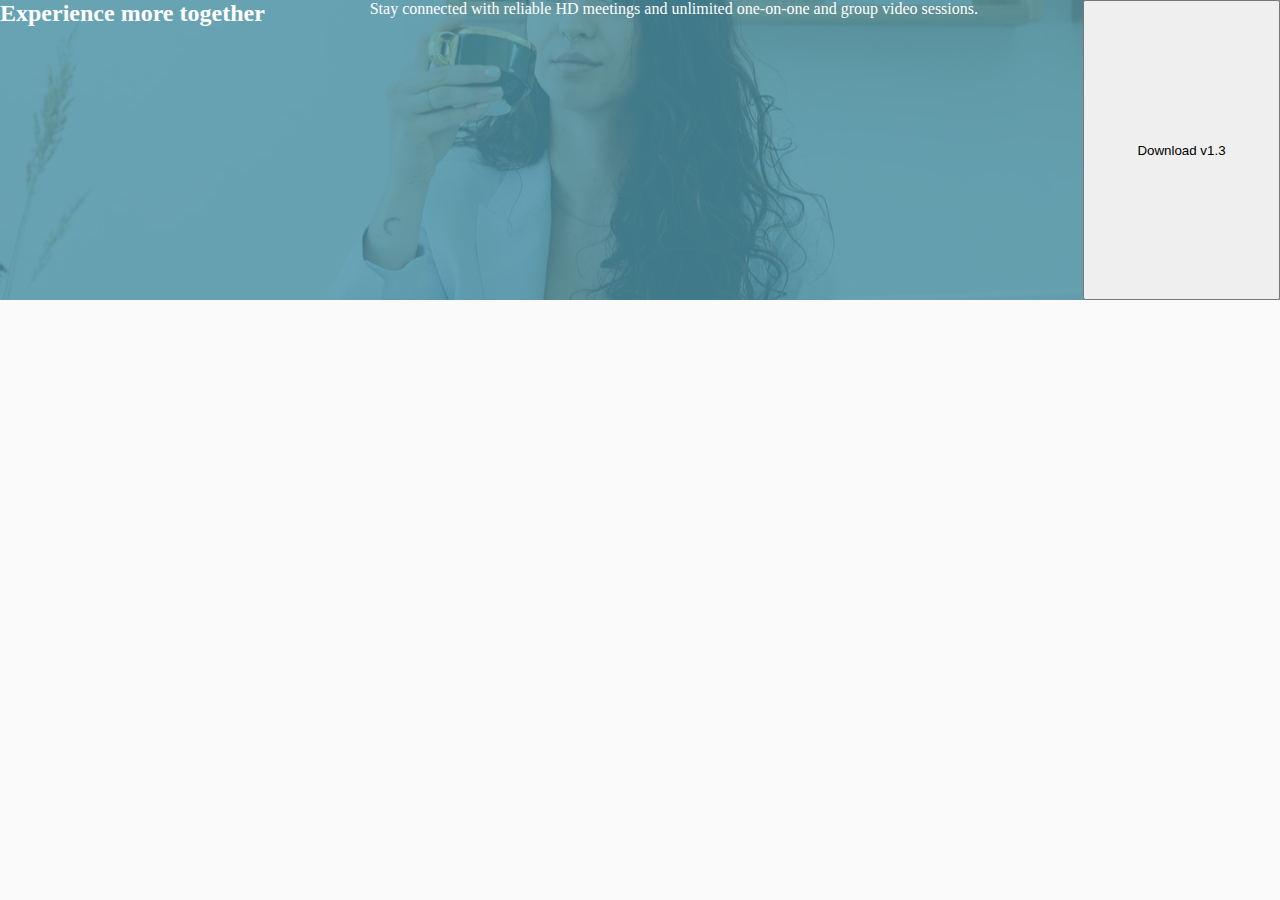
==== meet.html @ f7df859f "working on footer" ====
<!DOCTYPE html>
<html lang="en">
<head>
    <meta charset="UTF-8">
    <meta http-equiv="X-UA-Compatible" content="IE=edge">
    <meta name="viewport" content="width=device-width, initial-scale=1.0">
    <title>Meet :: Group Chat</title>
    <link rel="stylesheet" href="css/meet.css">
</head>
<body>
    
    <footer>
        <div class="footer-body">
            <h2>Experience more together</h2>
            <p>Stay connected with reliable HD meetings and unlimited one-on-one and group video sessions.</p>
            <button>Download v1.3</button>
        </div>
    </footer>
</body>
</html>
---- css/meet.css ----
@import url('https://fonts.googleapis.com/css2?family=Red+Hat+Display:wght@400;500;900&display=swap');
@import url('https://fonts.googleapis.com/css2?family=Spartan:wght@400;500;900&display=swap');

*, *::after, *::before{
    padding: 0;
    box-sizing: border-box;
    margin: 0;
}
:root{
    --primary: #4D96A9;
    --primary-50: #4D96A9cc;
    --primary-one: #8FE3F9;
    --secondary: #855FB1;
    --secondary-one: #D9B8FF;
    --dark: #28283D;
    --dark-one: #87879D;
    --light: #FAFAFA;
}

body{
    background-color: var(--light);
    font-family: 'Red Hart Display';
}

footer{
    min-height: 300px;
    background-image: url('../images/meet/footer_img.jpg');
    background-position: center;
    background-size: cover;
    color: white;
}
.footer-body{
    background-color: var(--primary-50);
    min-height: 300px;
    display: grid;
    grid-template-columns: repeat(3, auto);
}

.footer-body h2{

}
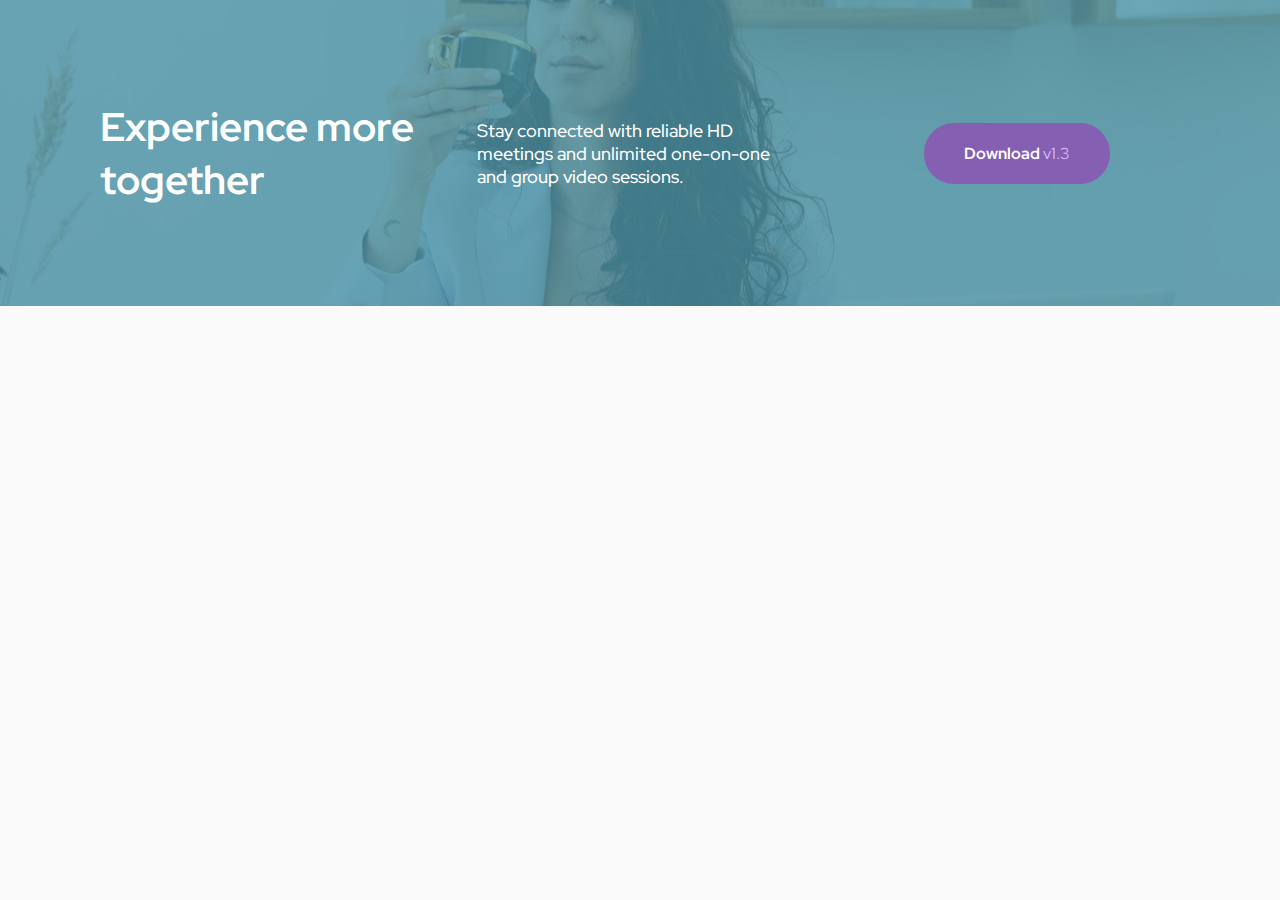
==== commit 6bf3e192: "fixed footer on desktop" ====
--- a/meet.html
+++ b/meet.html
@@ -11,9 +11,9 @@
     
     <footer>
         <div class="footer-body">
-            <h2>Experience more together</h2>
+            <h2>Experience more <br>together</h2>
             <p>Stay connected with reliable HD meetings and unlimited one-on-one and group video sessions.</p>
-            <button>Download v1.3</button>
+            <div><a href="javascript:;" class="btn-secondary">Download <span>v1.3</span></a></div>
         </div>
     </footer>
 </body>
--- a/css/meet.css
+++ b/css/meet.css
@@ -1,5 +1,5 @@
 @import url('https://fonts.googleapis.com/css2?family=Red+Hat+Display:wght@400;500;900&display=swap');
-@import url('https://fonts.googleapis.com/css2?family=Spartan:wght@400;500;900&display=swap');
+
 
 *, *::after, *::before{
     padding: 0;
@@ -15,11 +15,12 @@
     --dark: #28283D;
     --dark-one: #87879D;
     --light: #FAFAFA;
+    --timeframe: 0.4s ease all
 }
 
 body{
     background-color: var(--light);
-    font-family: 'Red Hart Display';
+    font-family: 'Red Hat Display' ,'Gill Sans', 'Gill Sans MT', Calibri, 'Trebuchet MS', sans-serif;
 }
 
 footer{
@@ -33,9 +34,40 @@
     background-color: var(--primary-50);
     min-height: 300px;
     display: grid;
-    grid-template-columns: repeat(3, auto);
+    grid-template-columns: repeat(3, minmax(200px, 350px));
+    grid-gap: 50px;
+    padding: 100px;
+    align-items: center;
+    justify-content: center;
 }
 
 .footer-body h2{
-
+    font-size: 40px;
+}
+.footer-body p{
+    font-size: 18px;
+    font-weight: 500;
+}
+.btn-secondary{
+    padding: 20px 40px;
+    background-color: var(--secondary);
+    text-decoration: none;
+    color: white;
+    display: inline-block;
+    border-radius: 30px;
+    transition: var(--timeframe);
+    font-weight: bold;
+}
+.btn-secondary > span{
+    font-weight: normal;
+    color: var(--secondary-one);
+    transition: var(--timeframe);
+}
+.btn-secondary:hover, .btn-secondary:hover > span{
+    background-color: var(--secondary-one);
+    color: var(--dark);
+}
+.footer-body div{
+    display: flex;
+    justify-content: center;
 }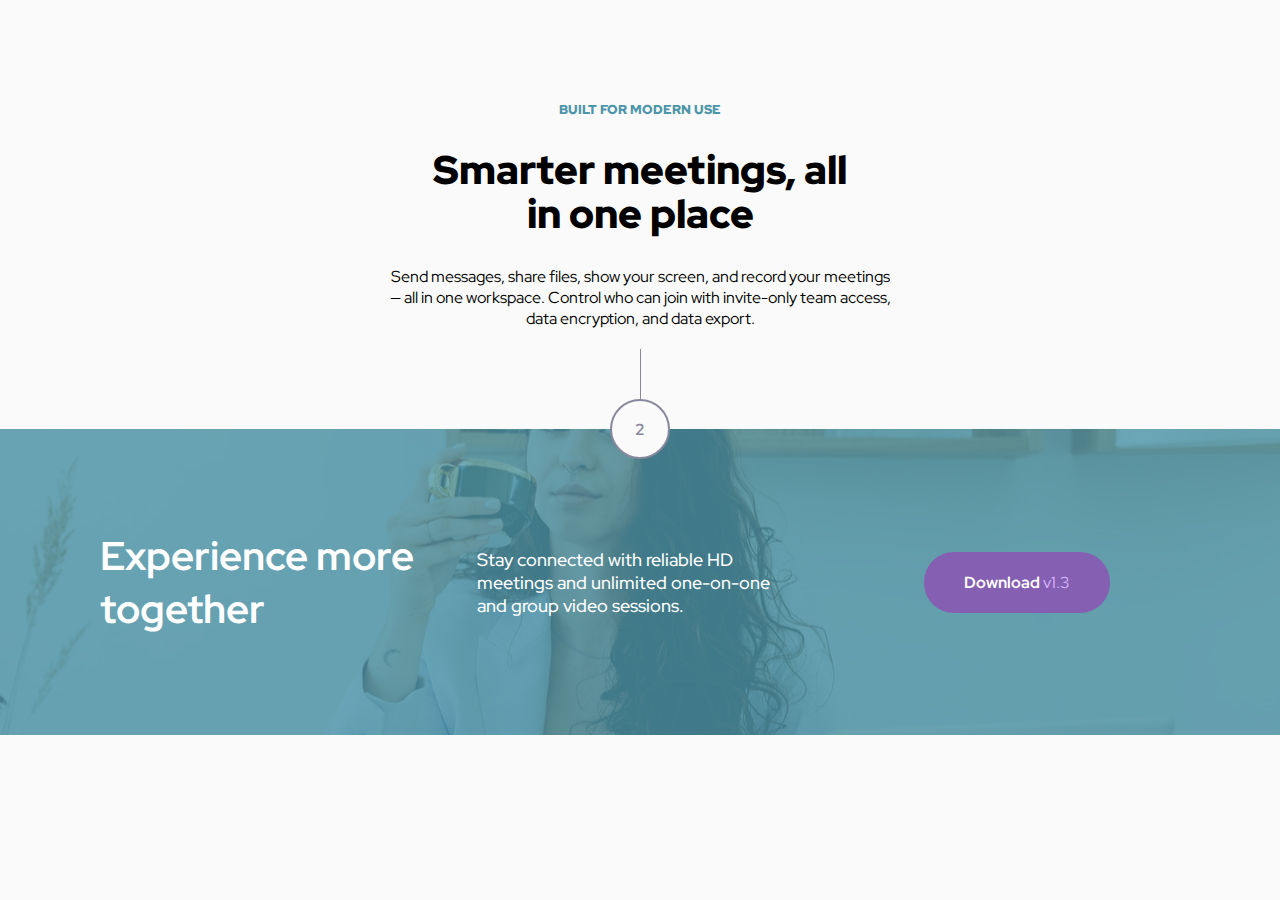
==== commit 290ae484: "worked on article section" ====
--- a/meet.html
+++ b/meet.html
@@ -8,8 +8,16 @@
     <link rel="stylesheet" href="css/meet.css">
 </head>
 <body>
-    
+    <article>
+        <h5>built for modern use</h5>
+        <h2>Smarter meetings, all <br>in one place</h2>
+        <p>Send messages, share files, show your screen, and record your meetings — all in one workspace. Control who can join with invite-only team access, data encryption, and data export.</p>
+    </article>
     <footer>
+        <div class="divider">
+            <div class="divider_stick"></div>
+            <div class="ball">2</div>
+        </div>
         <div class="footer-body">
             <h2>Experience more <br>together</h2>
             <p>Stay connected with reliable HD meetings and unlimited one-on-one and group video sessions.</p>
--- a/css/meet.css
+++ b/css/meet.css
@@ -23,7 +23,53 @@
     font-family: 'Red Hat Display' ,'Gill Sans', 'Gill Sans MT', Calibri, 'Trebuchet MS', sans-serif;
 }
 
+article{
+    text-align: center;
+    width: 40%;
+    margin: 100px auto;
+}
+article h2{
+    font-size: 40px;
+    font-weight: 900;
+    line-height: 44px;
+    margin: 30px 0;
+}
+article h5{
+    text-transform: uppercase;
+    color: var(--primary);
+    font-weight: 900;
+}
+
+.divider{
+    width: 100%;
+    position: absolute;
+    top: -80px;
+}
+.divider_stick{
+    height: 50px;
+    width: 1px;
+    margin: auto;
+    background-color: var(--dark-one);
+}
+.ball{
+    height: 60px;
+    width: 60px;
+    border-radius: 50%;
+    border: 2px solid var(--dark-one);
+    color: var(--dark-one);
+    font-weight: bold;
+    background-color: var(--light);
+    justify-content: center;
+    align-items: center;
+    display: flex;
+    margin: auto;
+    /* margin-top: -25px; */
+}
+
+/* FOOTER */
+
 footer{
+    position: relative;
     min-height: 300px;
     background-image: url('../images/meet/footer_img.jpg');
     background-position: center;
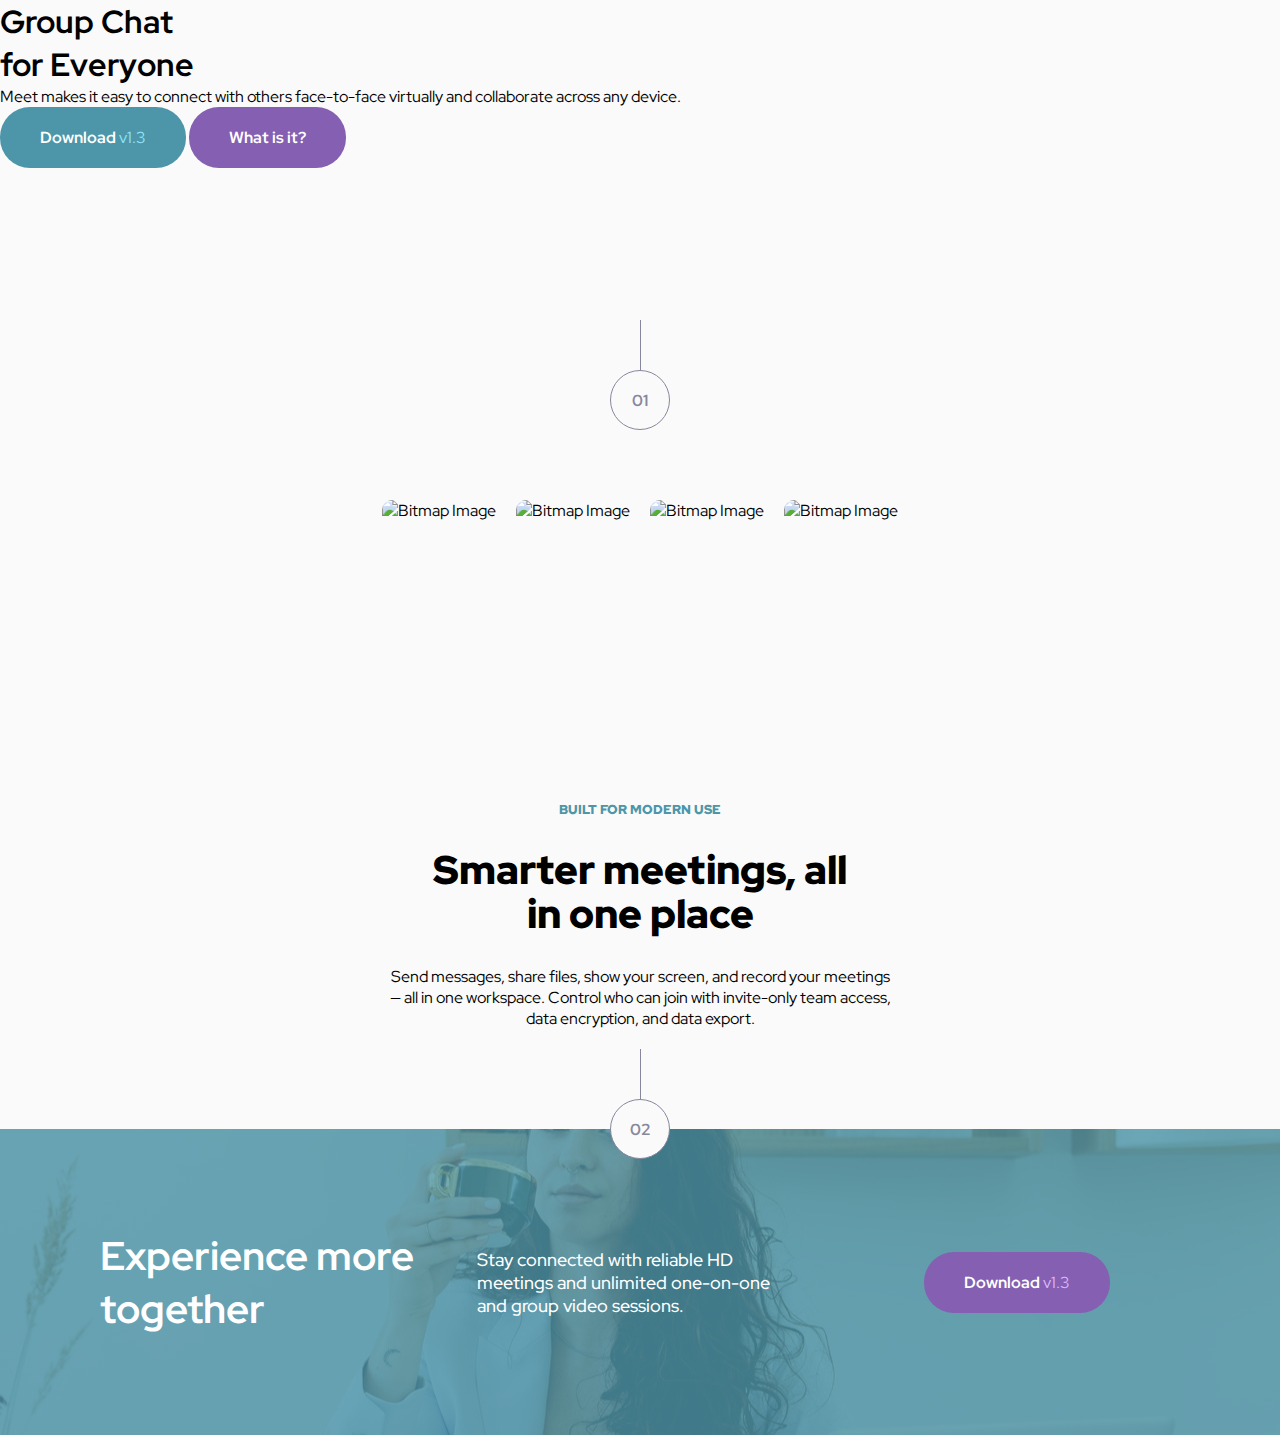
==== commit a0643592: "added images and working on hero" ====
--- a/meet.html
+++ b/meet.html
@@ -6,8 +6,33 @@
     <meta name="viewport" content="width=device-width, initial-scale=1.0">
     <title>Meet :: Group Chat</title>
     <link rel="stylesheet" href="css/meet.css">
+    <link rel="shortcut icon" href="images/meet/logo.svg" type="image/x-icon">
 </head>
 <body>
+    <main class="hero">
+        <div>
+
+        </div>
+        <div>
+            <h1>Group Chat<br>for Everyone</h1>
+            <p>Meet makes it easy to connect with others face-to-face virtually and collaborate across any device.  </p>
+            <div>
+                <a href="javascript:;" class="btn-primary">Download <span>v1.3</span></a>
+                <a href="javascript:;" class="btn-secondary">What is it?</a>
+            </div>
+        </div>
+        <div></div>
+    </main>
+    <section>
+        <div class="divider">
+            <div class="divider_stick"></div>
+            <div class="ball">01</div>
+        </div>
+        <img src="images/meet/bitmap.png" alt="Bitmap Image">
+        <img src="images/meet/bitmap1.png" alt="Bitmap Image">
+        <img src="images/meet/bitmap2.png" alt="Bitmap Image">
+        <img src="images/meet/bitmap3.png" alt="Bitmap Image">
+    </section>
     <article>
         <h5>built for modern use</h5>
         <h2>Smarter meetings, all <br>in one place</h2>
@@ -16,7 +41,7 @@
     <footer>
         <div class="divider">
             <div class="divider_stick"></div>
-            <div class="ball">2</div>
+            <div class="ball">02</div>
         </div>
         <div class="footer-body">
             <h2>Experience more <br>together</h2>
--- a/css/meet.css
+++ b/css/meet.css
@@ -21,6 +21,25 @@
 body{
     background-color: var(--light);
     font-family: 'Red Hat Display' ,'Gill Sans', 'Gill Sans MT', Calibri, 'Trebuchet MS', sans-serif;
+}
+
+.hero{
+    min-height: 400px;
+}
+
+section{
+    display: grid;
+    grid-template-columns: repeat(4, minmax(100px, auto));
+    grid-template-rows: 200px;
+    padding: 100px;
+    padding-bottom: 0;
+    justify-content: center;
+    grid-gap: 20px;
+    position: relative;
+}
+section img{
+    object-fit: contain;
+    border-radius: 10px;
 }
 
 article{
@@ -55,7 +74,7 @@
     height: 60px;
     width: 60px;
     border-radius: 50%;
-    border: 2px solid var(--dark-one);
+    border: 1px solid var(--dark-one);
     color: var(--dark-one);
     font-weight: bold;
     background-color: var(--light);
@@ -94,7 +113,7 @@
     font-size: 18px;
     font-weight: 500;
 }
-.btn-secondary{
+.btn-secondary, .btn-primary{
     padding: 20px 40px;
     background-color: var(--secondary);
     text-decoration: none;
@@ -113,6 +132,21 @@
     background-color: var(--secondary-one);
     color: var(--dark);
 }
+
+.btn-primary{
+    background-color: var(--primary);
+}
+
+.btn-primary > span{
+    font-weight: normal;
+    color: var(--primary-one);
+    transition: var(--timeframe);
+}
+.btn-primary:hover, .btn-primary:hover > span{
+    background-color: var(--primary-one);
+    color: var(--dark);
+}
+
 .footer-body div{
     display: flex;
     justify-content: center;
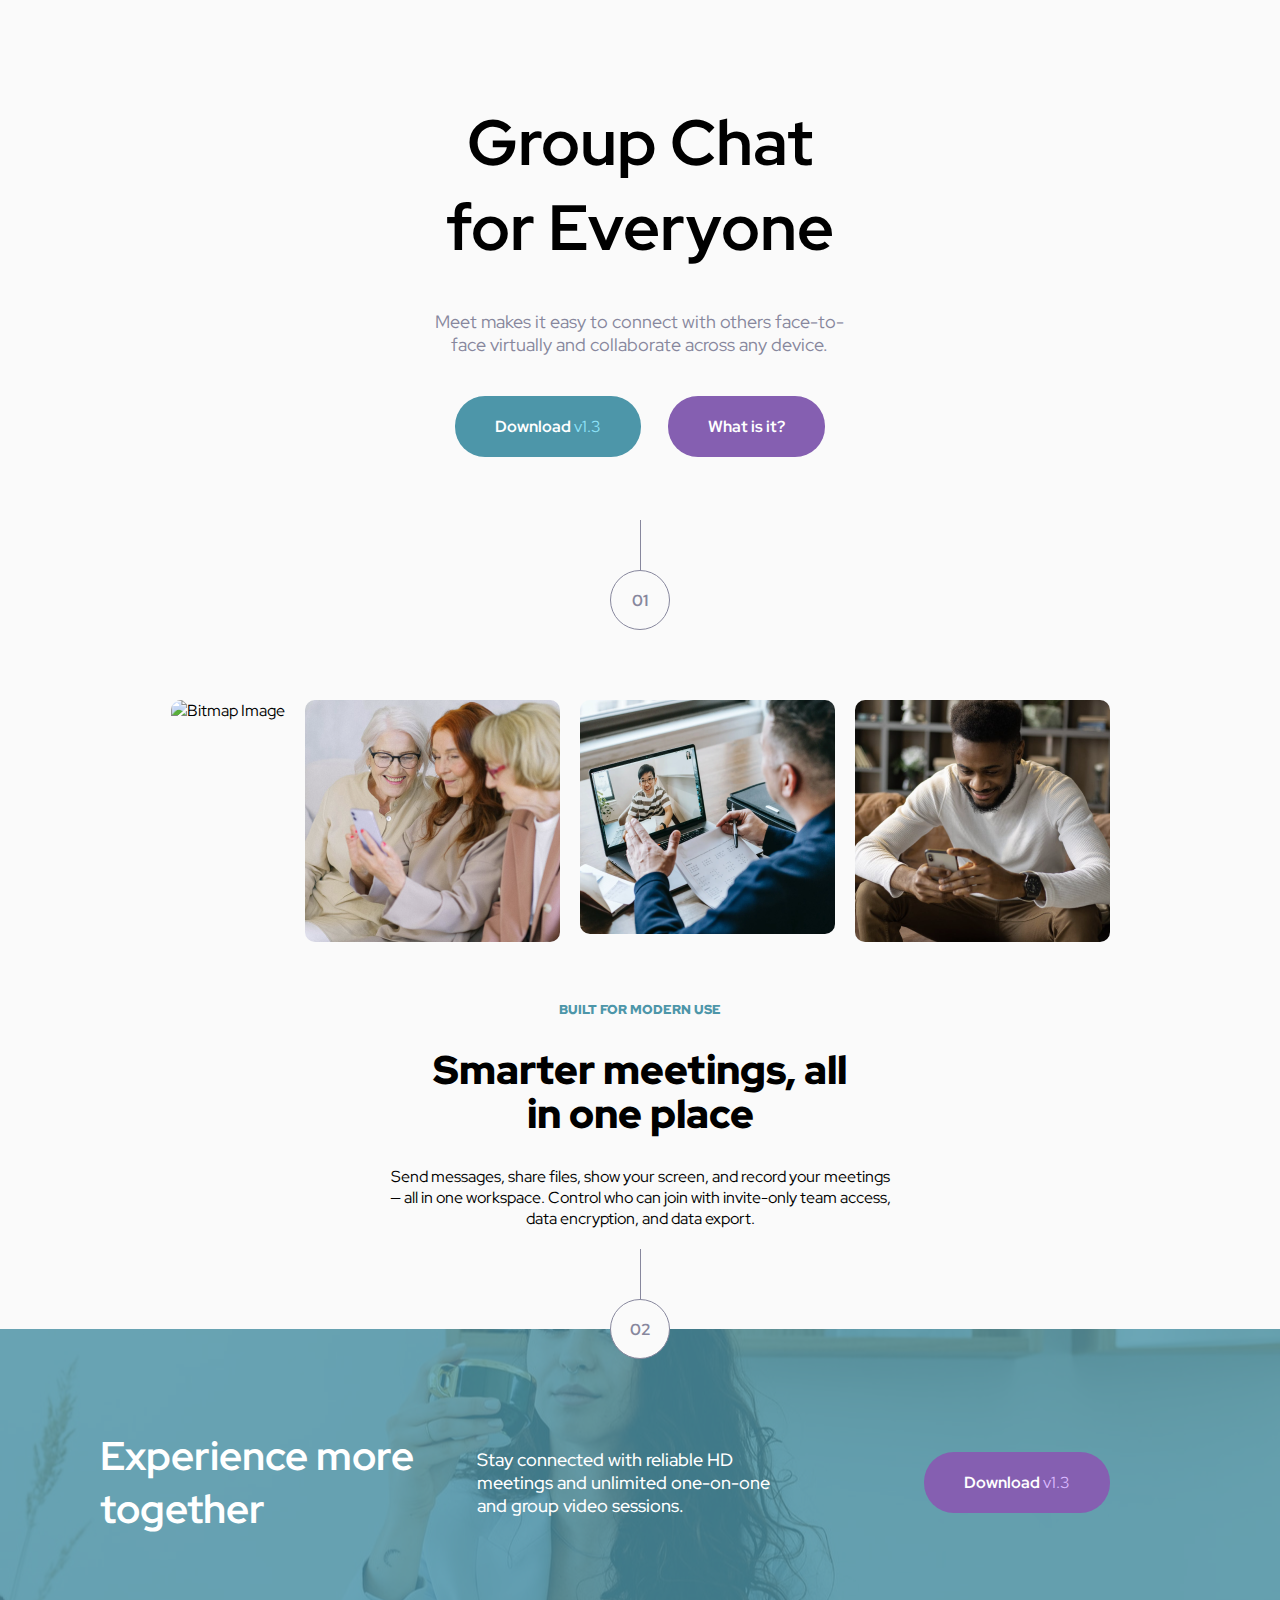
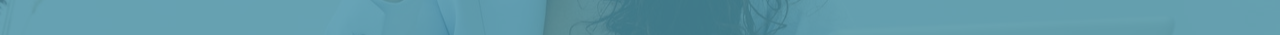
==== commit 36391b5f: "worked on hero center" ====
--- a/meet.html
+++ b/meet.html
@@ -16,7 +16,7 @@
         <div>
             <h1>Group Chat<br>for Everyone</h1>
             <p>Meet makes it easy to connect with others face-to-face virtually and collaborate across any device.  </p>
-            <div>
+            <div class="hero-links-holder">
                 <a href="javascript:;" class="btn-primary">Download <span>v1.3</span></a>
                 <a href="javascript:;" class="btn-secondary">What is it?</a>
             </div>
--- a/css/meet.css
+++ b/css/meet.css
@@ -25,8 +25,23 @@
 
 .hero{
     min-height: 400px;
+    display: grid;
+    grid-template-columns: repeat(3, minmax(400px, 500px));
+    text-align: center;
+    margin: 100px 0;
 }
-
+.hero h1{
+    font-size: 64px;    
+}
+.hero p{
+    font-size: 18px;
+    color: var(--dark-one);
+    margin: 40px 0;
+}
+.hero-links-holder{
+    display: flex;
+    justify-content: space-evenly;
+}
 section{
     display: grid;
     grid-template-columns: repeat(4, minmax(100px, auto));
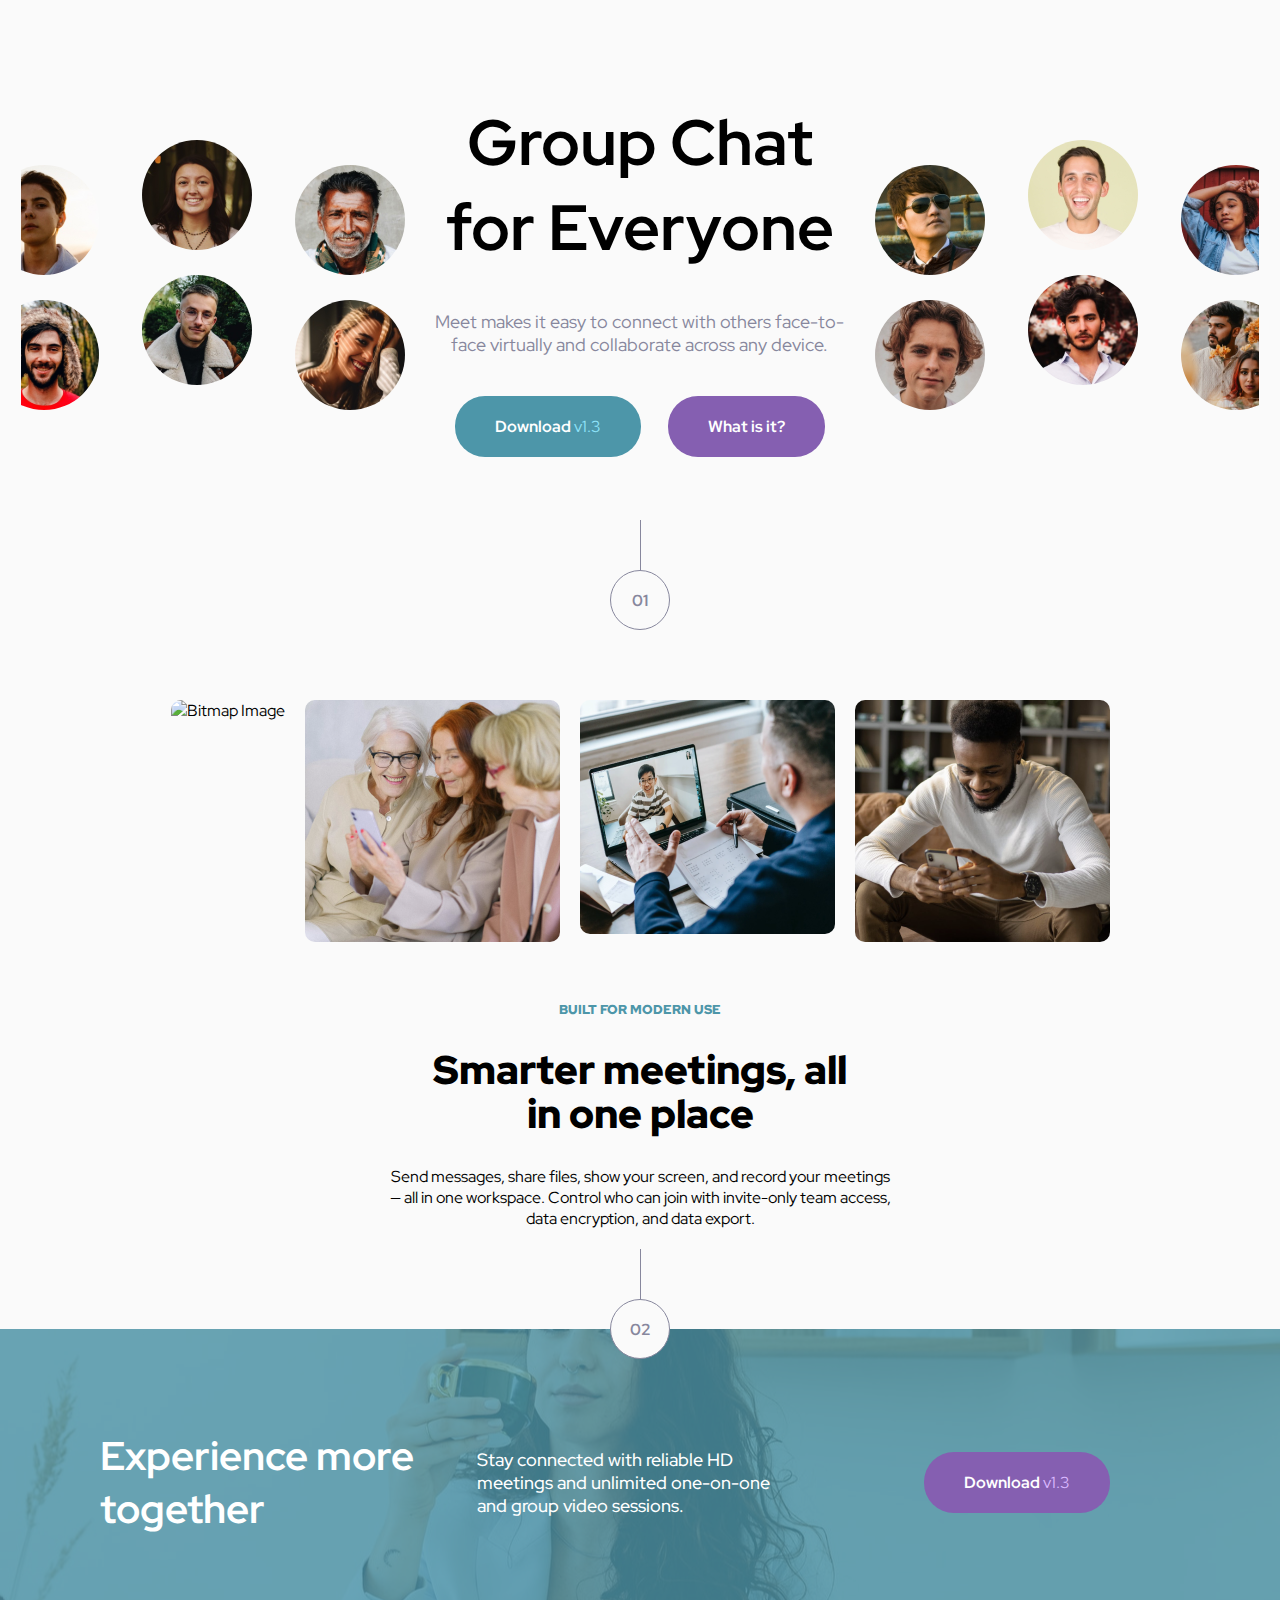
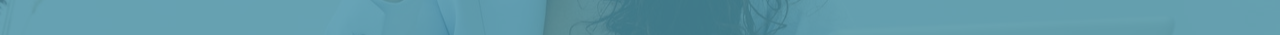
==== commit 1a96b4db: "complete hero" ====
--- a/meet.html
+++ b/meet.html
@@ -6,12 +6,23 @@
     <meta name="viewport" content="width=device-width, initial-scale=1.0">
     <title>Meet :: Group Chat</title>
     <link rel="stylesheet" href="css/meet.css">
-    <link rel="shortcut icon" href="images/meet/logo.svg" type="image/x-icon">
+    <link rel="shortcut icon" href="images/meet/favicon.png" type="image/x-icon">
 </head>
 <body>
     <main class="hero">
-        <div>
-
+        <div class="hero-img-holder">
+            <div>
+                <img src="images/meet/left_frame/Mask.svg" alt="Mask">
+                <img src="images/meet/left_frame/Mask-3.svg" alt="Mask">
+            </div>
+            <div>
+                <img src="images/meet/left_frame/Mask-2.svg" alt="Mask">
+                <img src="images/meet/left_frame/Mask-1.svg" alt="Mask">
+            </div>
+            <div>
+                <img src="images/meet/left_frame/Mask-4.svg" alt="Mask">
+                <img src="images/meet/left_frame/Mask-5.svg" alt="Mask">
+            </div>
         </div>
         <div>
             <h1>Group Chat<br>for Everyone</h1>
@@ -21,7 +32,20 @@
                 <a href="javascript:;" class="btn-secondary">What is it?</a>
             </div>
         </div>
-        <div></div>
+        <div class="hero-img-holder">
+            <div>
+                <img src="images/meet/right_frame/Mask.svg" alt="Mask">
+                <img src="images/meet/right_frame/Mask-5.svg" alt="Mask">
+            </div>
+            <div>
+                <img src="images/meet/right_frame/Mask-2.svg" alt="Mask">
+                <img src="images/meet/right_frame/Mask-3.svg" alt="Mask">
+            </div>
+            <div>
+                <img src="images/meet/right_frame/Mask-4.svg" alt="Mask">
+                <img src="images/meet/right_frame/Mask-1.svg" alt="Mask">
+            </div>
+        </div>
     </main>
     <section>
         <div class="divider">
--- a/css/meet.css
+++ b/css/meet.css
@@ -42,6 +42,19 @@
     display: flex;
     justify-content: space-evenly;
 }
+.hero-img-holder{
+    display: grid;
+    grid-template-columns: repeat(3, auto);
+    justify-content: space-between;
+    align-items: center;
+}
+.hero-img-holder div:nth-child(2){
+    margin-top: -50px;
+}
+.hero-img-holder img{
+    margin-bottom: 20px;
+}
+
 section{
     display: grid;
     grid-template-columns: repeat(4, minmax(100px, auto));
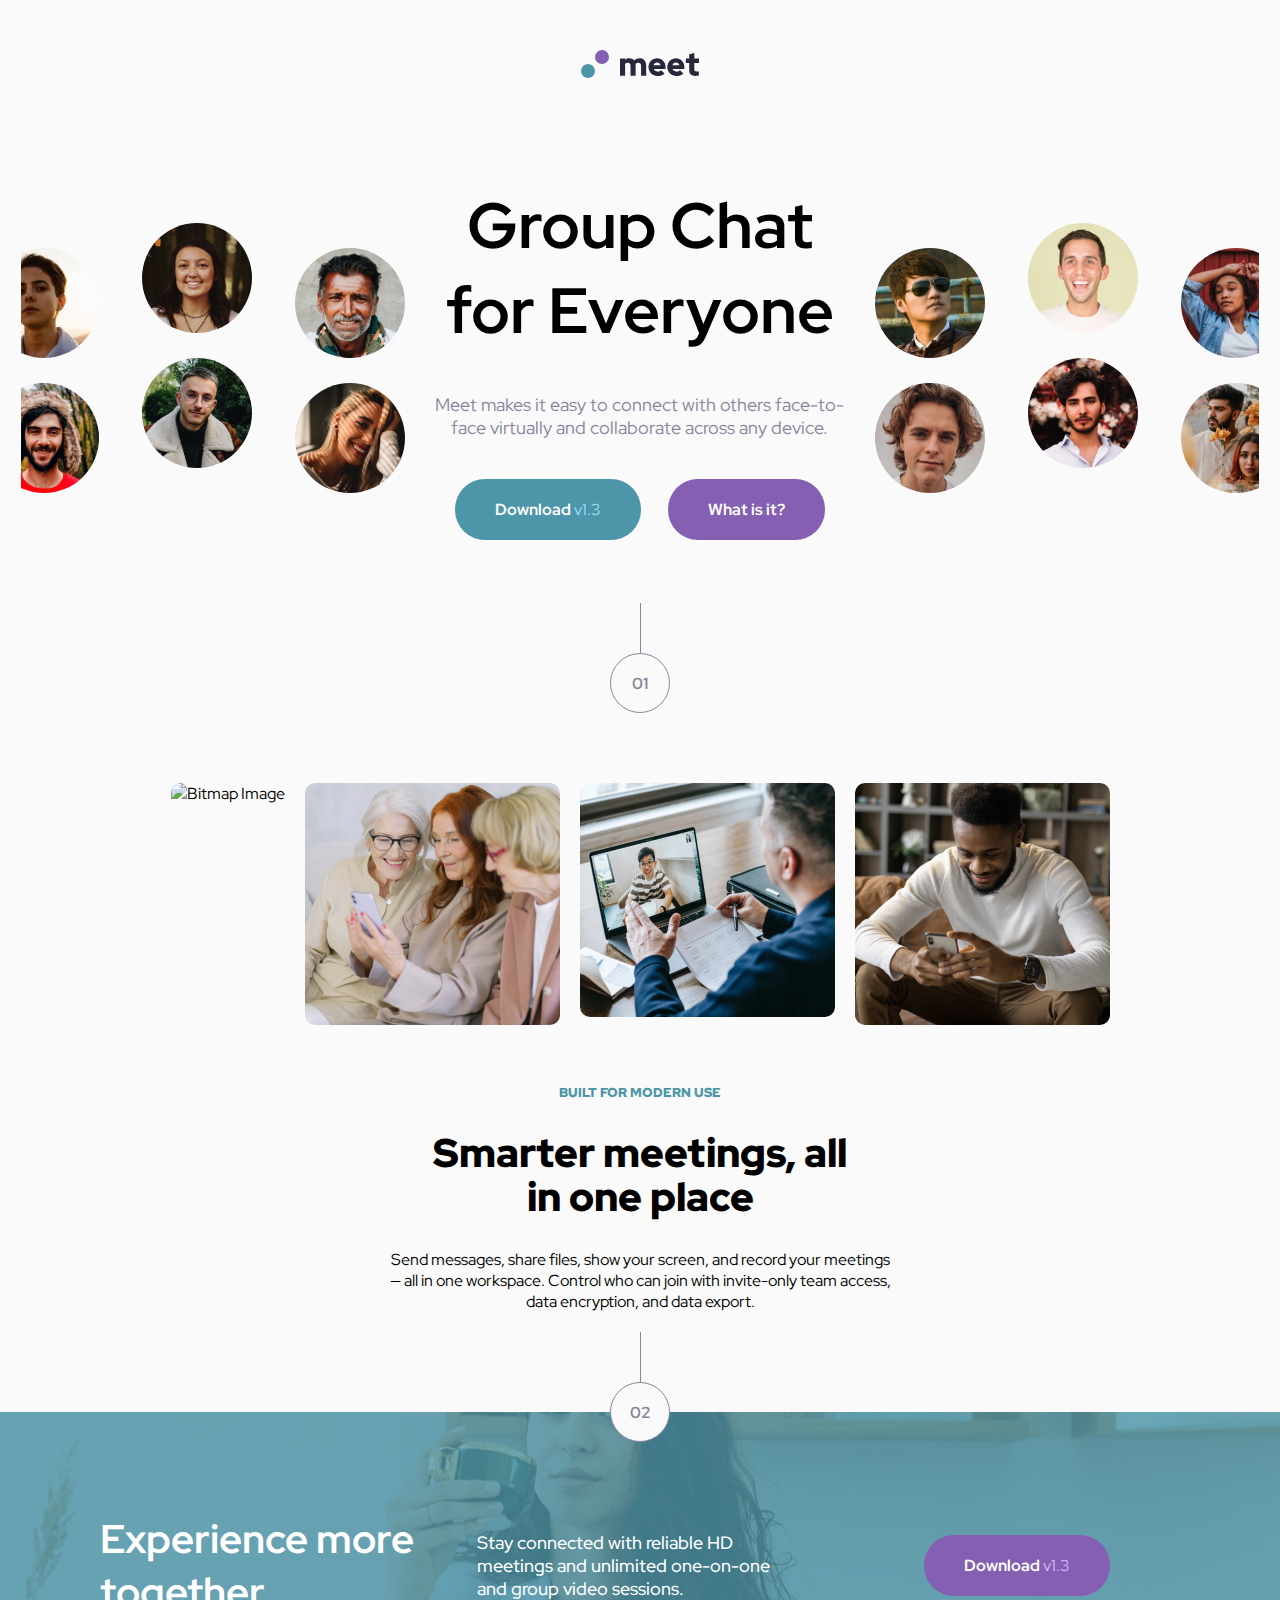
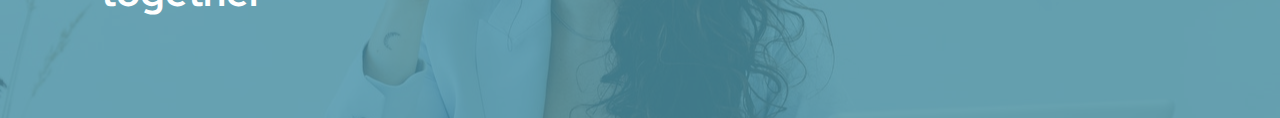
==== commit 13ee12b1: "completed desktop version" ====
--- a/meet.html
+++ b/meet.html
@@ -9,6 +9,9 @@
     <link rel="shortcut icon" href="images/meet/favicon.png" type="image/x-icon">
 </head>
 <body>
+    <div class="logo-holder">
+        <img src="images/meet/logo.svg" alt="Logo">
+    </div>
     <main class="hero">
         <div class="hero-img-holder">
             <div>
--- a/css/meet.css
+++ b/css/meet.css
@@ -21,6 +21,12 @@
 body{
     background-color: var(--light);
     font-family: 'Red Hat Display' ,'Gill Sans', 'Gill Sans MT', Calibri, 'Trebuchet MS', sans-serif;
+}
+
+.logo-holder{
+    margin: 50px auto;
+    width: 30%;
+    text-align: center;
 }
 
 .hero{
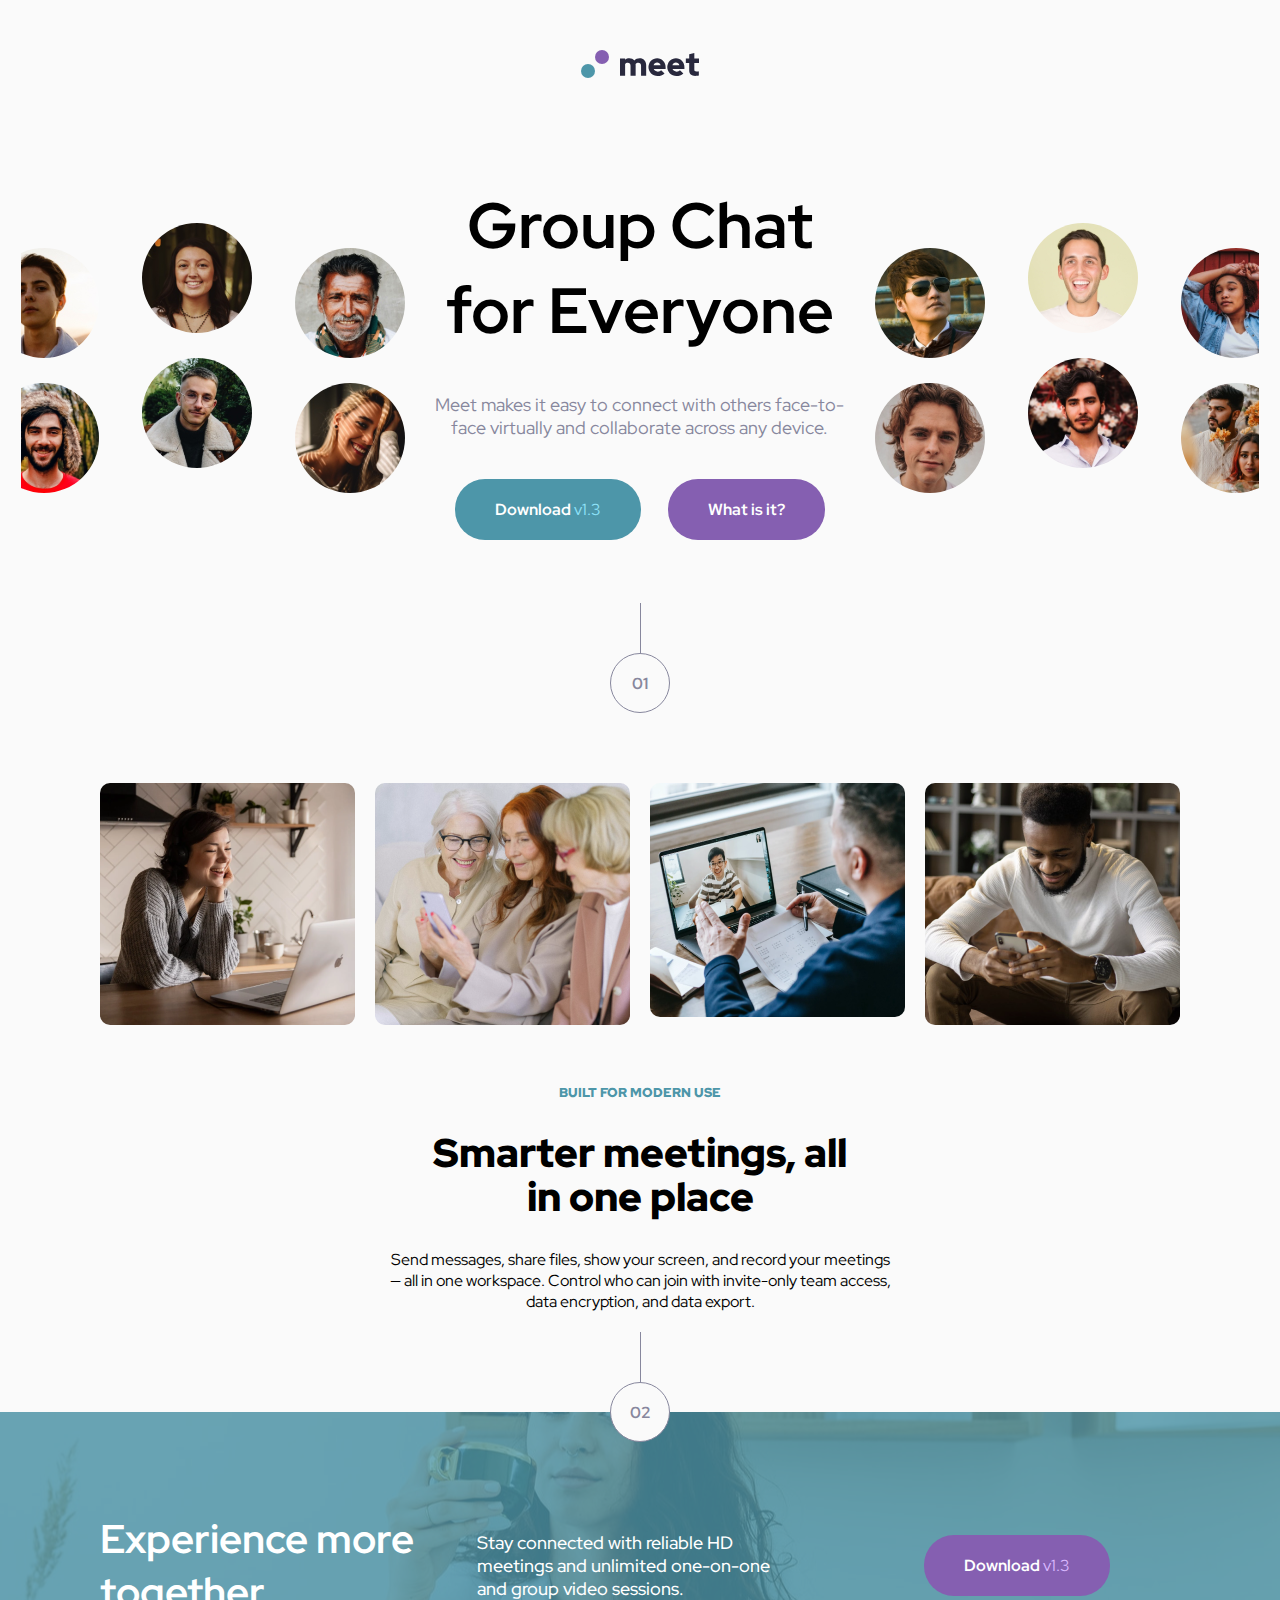
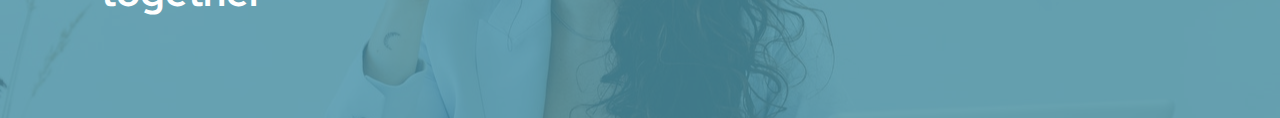
==== commit a038554a: "fixed bitmap error" ====
--- a/meet.html
+++ b/meet.html
@@ -55,7 +55,7 @@
             <div class="divider_stick"></div>
             <div class="ball">01</div>
         </div>
-        <img src="images/meet/bitmap.png" alt="Bitmap Image">
+        <img src="images/meet/bitmap4.png" alt="Bitmap Image">
         <img src="images/meet/bitmap1.png" alt="Bitmap Image">
         <img src="images/meet/bitmap2.png" alt="Bitmap Image">
         <img src="images/meet/bitmap3.png" alt="Bitmap Image">
